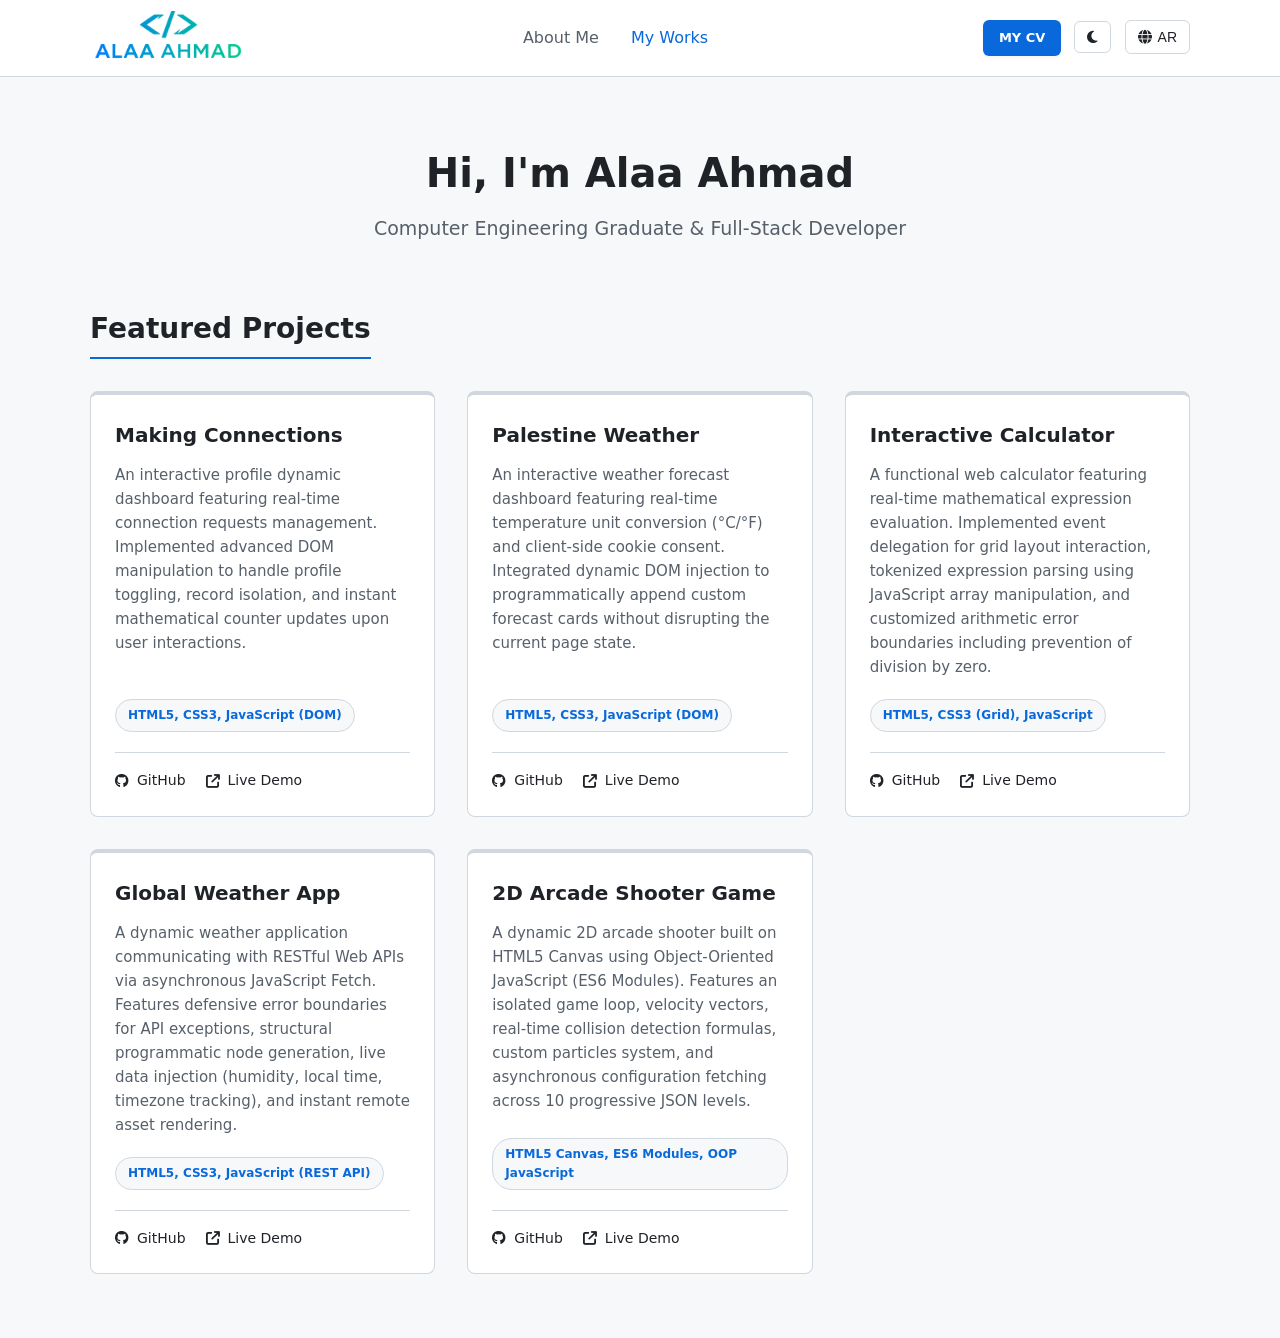
==== projects.html @ e085dbac "first commit" ====
<!doctype html>
<html lang="en" dir="ltr">
  <head>
    <meta charset="UTF-8" />
    <meta name="viewport" content="width=device-width, initial-scale=1.0" />
    <title>Alaa Ahmad | Projects</title>

    <meta
      name="description"
      content="Computer Engineering Graduate & Full-Stack Developer Portfolio - Alaa Ahmad"
    />
    <meta
      name="keywords"
      content="Alaa Ahmad, علاء أحمد, Full-Stack Developer, Computer Engineering, Portfolio, Birzeit University, Palestine"
    />
    <meta name="author" content="Alaa Ahmad" />

    <link rel="icon" type="image/png" href="images/AlaaAhmad_logo.png" />
    <link rel="stylesheet" href="./css/styles.css" />
    <link
      rel="stylesheet"
      href="https://cdnjs.cloudflare.com/ajax/libs/font-awesome/6.5.1/css/all.min.css"
    />
  </head>
  <body>
    <header class="header-div">
      <div class="nav-div container">
        <a href="index.html" class="logo-link">
          <img
            src="images/AlaaAhmad_logo.png"
            alt="Alaa Ahmad Logo"
            class="nav-logo-img"
          />
        </a>
        <nav class="nav-links" aria-label="Main Navigation">
          <div><a href="index.html" data-i18n="navAbout">About Me</a></div>
          <div>
            <a href="projects.html" class="active" data-i18n="navWorks"
              >My Works</a
            >
          </div>
        </nav>
        <div class="controls">
          <a
            href="Alaa_Ahmad_CV.pdf"
            download="Alaa_Ahmad_CV.pdf"
            class="btn-download-nav"
            data-i18n="downloadCV"
          >
            <i class="fa-solid fa-file-arrow-down"></i>
            <span>MY CV</span>
          </a>
          <button id="theme-toggle" aria-label="Toggle Theme">
            <i class="fa-solid fa-moon"></i>
          </button>
          <button id="lang-toggle" aria-label="Toggle Language">
            <i class="fa-solid fa-globe"></i>
            <span data-i18n="langText">EN/AR</span>
          </button>
        </div>
      </div>
    </header>

    <section class="hero container">
      <h1 data-i18n="heroTitle">Hi, I'm Alaa Ahmad</h1>
      <p data-i18n="heroSubtitle">
        Computer Engineering Graduate & Full-Stack Developer
      </p>
    </section>

    <main class="main-content container">
      <h2 class="section-title" data-i18n="sectionWorksTitle">
        Featured Projects
      </h2>
      <div class="projects-grid">
        <!-- Project 1 -->
        <article class="project-card">
          <div class="project-info">
            <h3 data-i18n="p1Title">Making Connections</h3>
            <p data-i18n="p1Desc">
              An interactive profile dynamic dashboard using JavaScript.
            </p>
            <span class="tags">HTML5, CSS3, JavaScript (DOM)</span>
            <div class="project-links">
              <a
                href="https://github.com/alaaMahmad/pootcamp_javaScript/tree/master/fourth_discussion/Making%20Connections"
                target="_blank"
                class="github-link"
              >
                <i class="fa-brands fa-github"></i> GitHub
              </a>
              <a
                href="https://alaaMahmad.github.io/pootcamp_javaScript/fourth_discussion/Making%20Connections/"
                target="_blank"
                class="demo-link"
              >
                <i class="fa-solid fa-arrow-up-right-from-square"></i>
                <span data-i18n="liveDemo">Live Demo</span>
              </a>
            </div>
          </div>
        </article>

        <!-- Project 2 -->
        <article class="project-card">
          <div class="project-info">
            <h3 data-i18n="p2Title">Palestine Weather</h3>
            <p data-i18n="p2Desc">
              A responsive weather forecast dashboard with live temperature
              conversion.
            </p>
            <span class="tags">HTML5, CSS3, JavaScript (DOM)</span>
            <div class="project-links">
              <a
                href="https://github.com/alaaMahmad/pootcamp_javaScript/tree/master/fourth_discussion/DojoWeather"
                target="_blank"
                class="github-link"
              >
                <i class="fa-brands fa-github"></i> GitHub
              </a>
              <a
                href="https://alaaMahmad.github.io/pootcamp_javaScript/fourth_discussion/DojoWeather/"
                target="_blank"
                class="demo-link"
              >
                <i class="fa-solid fa-arrow-up-right-from-square"></i>
                <span data-i18n="liveDemo">Live Demo</span>
              </a>
            </div>
          </div>
        </article>

        <!-- Project 3 -->
        <article class="project-card">
          <div class="project-info">
            <h3 data-i18n="p3Title">Interactive Calculator</h3>
            <p data-i18n="p3Desc">
              A functional grid-layout web calculator with evaluation error
              boundaries.
            </p>
            <span class="tags">HTML5, CSS3 (Grid), JavaScript</span>
            <div class="project-links">
              <a
                href="https://github.com/alaaMahmad/Grids-apps-projects/tree/master/calculator"
                target="_blank"
                class="github-link"
              >
                <i class="fa-brands fa-github"></i> GitHub
              </a>
              <a
                href="https://alaaMahmad.github.io/Grids-apps-projects/calculator/"
                target="_blank"
                class="demo-link"
              >
                <i class="fa-solid fa-arrow-up-right-from-square"></i>
                <span data-i18n="liveDemo">Live Demo</span>
              </a>
            </div>
          </div>
        </article>

        <!-- Project 4 -->
        <article class="project-card">
          <div class="project-info">
            <h3 data-i18n="p4Title">Global Weather App</h3>
            <p data-i18n="p4Desc">
              A dynamic weather app fetching remote data from REST APIs via
              Fetch.
            </p>
            <span class="tags">HTML5, CSS3, JavaScript (REST API)</span>
            <div class="project-links">
              <a
                href="https://github.com/alaaMahmad/Grids-apps-projects/tree/master/Weather%20App"
                target="_blank"
                class="github-link"
              >
                <i class="fa-brands fa-github"></i> GitHub
              </a>
              <a
                href="https://alaaMahmad.github.io/Grids-apps-projects/Weather%20App/"
                target="_blank"
                class="demo-link"
              >
                <i class="fa-solid fa-arrow-up-right-from-square"></i>
                <span data-i18n="liveDemo">Live Demo</span>
              </a>
            </div>
          </div>
        </article>

        <!-- Project 5 -->
        <article class="project-card">
          <div class="project-info">
            <h3 data-i18n="p5Title">2D Arcade Shooter Game</h3>
            <p data-i18n="p5Desc">
              An advanced 2D arcade shooter built on HTML5 Canvas using
              Object-Oriented JS modules.
            </p>
            <span class="tags">HTML5 Canvas, ES6 Modules, OOP JavaScript</span>
            <div class="project-links">
              <a
                href="https://github.com/alaaMahmad/Grids-apps-projects/tree/master/game_project"
                target="_blank"
                class="github-link"
              >
                <i class="fa-brands fa-github"></i> GitHub
              </a>
              <a
                href="https://alaaMahmad.github.io/Grids-apps-projects/game_project/"
                target="_blank"
                class="demo-link"
              >
                <i class="fa-solid fa-arrow-up-right-from-square"></i>
                <span data-i18n="liveDemo">Live Demo</span>
              </a>
            </div>
          </div>
        </article>
      </div>
    </main>

    <script src="js/main.js"></script>
  </body>
</html>
---- css/styles.css ----
/* 1. Global Reset & Theme Variables */
* {
    margin: 0px;
    padding: 0px;
    box-sizing: border-box;
}

:root {
    --bg-primary: #f6f8fa;
    --bg-surface: #ffffff;
    --text-primary: #1f2328;
    --text-secondary: #57606a;
    --accent: #0969da;
    --border-color: #d0d7de;
    --shadow-color: rgba(31, 35, 40, 0.04);
}

body.dark {
    --bg-primary: #0d1117;
    --bg-surface: #161b22;
    --text-primary: #e6edf3;
    --text-secondary: #7d8590;
    --accent: #2f81f7;
    --border-color: #30363d;
    --shadow-color: rgba(0, 0, 0, 0.5);
}

body {
    font-family: system-ui, -apple-system, BlinkMacSystemFont, 'Segoe UI', Roboto, sans-serif;
    line-height: 1.6;
    background-color: var(--bg-primary);
    color: var(--text-primary);
}

 /* 2. Structural Layout Styles */
.container {
    width: 90%;
    max-width: 1100px;
    margin: 0px auto;
}

 /* 3. Navigation Header */
.header-div {
    background-color: var(--bg-surface);
    border-bottom: 1px solid var(--border-color);
    padding: 6px 0px;
    position: sticky;
    top: 0px;
    z-index: 1000;
}

.nav-div {
    display: flex;
    justify-content: space-between;
    align-items: center;
    min-height: 64px;
}

.logo-link {
    display: inline-flex;
    align-items: center;
    text-decoration: none;
    height: 100%;
}

.nav-logo-img {
    height: 64px;
    width: auto;
    display: block;
    object-fit: contain;
    transition: transform 0.2s ease;
}

.logo-link:hover .nav-logo-img {
    transform: scale(1.03);
}

.nav-links {
    display: flex;
    gap: 32px;
}

.nav-links a {
    text-decoration: none;
    font-weight: 500;
    color: var(--text-secondary);
    transition: color 0.2s;
}

.nav-links a:hover, 
.nav-links a.active {
    color: var(--accent);
}

/* Controls & Buttons (Supports Arabic RTL layout seamlessly) */
.controls button {
    background: none;
    padding: 8px 12px;
    cursor: pointer;
    border-radius: 6px;
    font-size: 14px;
    border: 1px solid var(--border-color);
    color: var(--text-primary);
    margin-inline-start: 8px; /* Uses Logical Properties instead of margin-left */
    transition: background-color 0.2s, border-color 0.2s;
    display: inline-flex;
    align-items: center;
    gap: 6px;
}

.controls button:hover {
    background-color: var(--bg-primary);
}

.controls button i {
    font-size: 14px;
}

 /* 4. Hero Section */
.hero {
    padding: 64px 0px 32px 0px;
    text-align: center;
}

.hero h1 {
    font-size: 40px;
    margin-bottom: 8px;
}

.hero p {
    font-size: 19px;
    color: var(--text-secondary);
}

.section-title {
    margin: 32px 0px;
    font-size: 28px;
    display: inline-block;
    padding-bottom: 5px;
    border-bottom: 2px solid var(--accent);
}

 /* 5. Projects Grid & Cards */
/* 5. Projects Grid & Cards */
.projects-grid {
    display: grid;
    grid-template-columns: repeat(auto-fit, minmax(300px, 1fr));
    gap: 32px;
    margin-bottom: 64px;
}

.project-card {
    background-color: var(--bg-surface);
    border: 1px solid var(--border-color);
    border-top: 4px solid var(--border-color); 
    border-radius: 8px;
    overflow: hidden;
    transition: transform 0.2s, box-shadow 0.2s, border-top-color 0.2s;
    display: flex;
    flex-direction: column;
}

.project-card:hover {
    transform: translateY(-4px);
    border-top-color: var(--accent); 
    box-shadow: 0px 10px 15px -3px var(--shadow-color); 
}

.project-info {
    padding: 24px;
    display: flex;
    flex-direction: column;
    flex-grow: 1;
}

.project-info h3 {
    margin-bottom: 12px;
    font-size: 20px;
}

.project-info p {
    font-size: 15px;
    margin-bottom: 20px;
    color: var(--text-secondary);
    flex-grow: 1;
}

.tags {
    font-size: 12px;
    padding: 6px 12px;
    border-radius: 20px; 
    font-weight: bold;
    align-self: flex-start;
    background-color: var(--bg-primary);
    color: var(--accent);
    border: 1px solid var(--border-color);
}

.project-links {
    display: flex;
    gap: 20px; 
    margin-top: 20px;
    border-top: 1px solid var(--border-color); 
    padding-top: 16px;
}

.demo-link, .github-link {
    display: inline-flex;
    align-items: center;
    gap: 8px;
    color: var(--text-primary);
    text-decoration: none;
    font-size: 14px;
    font-weight: 500;
    transition: color 0.2s, opacity 0.2s;
}

.demo-link:hover {
    color: var(--accent);
    text-decoration: underline;
}

.github-link:hover {
    color: var(--accent);
}

 /* 6. About & Profile Section */
.about-container {
    padding-top: 32px;
    display: flex;
    flex-direction: column;
    gap: 48px;
    margin-bottom: 64px;
}

.profile-area {
    display: flex;
    align-items: center;
    gap: 24px;
    margin-bottom: 24px;
}

.profile-img {
    width: 100px;
    height: 100px;
    border-radius: 50%;
    object-fit: cover;
    border: 3px solid var(--accent);
    transition: border-color 0.3s ease;
}

.about-content p {
    font-size: 17px;
    margin-bottom: 24px;
}

.skills-container {
    display: flex;
    flex-wrap: wrap;
    gap: 8px;
    margin-top: 8px;
}

.skill-tag {
    padding: 6px 12px;
    border-radius: 20px;
    font-size: 14px;
    background-color: var(--bg-surface);
    border: 1px solid var(--border-color);
}

/* 7. Contact Section */
.contact-section {
    padding: 32px;
    border-radius: 8px;
    background-color: var(--bg-surface);
    border: 1px solid var(--border-color);
}

.contact-section h2 {
    margin-bottom: 8px;
}

.contact-prompt {
    color: var(--text-secondary);
}

.contact-list {
    margin-top: 16px;
}

.contact-item {
    margin-bottom: 12px;
    display: flex;
    align-items: center;
    gap: 10px;
}

.contact-item a {
    text-decoration: none;
    color: var(--accent);
}

.contact-icon {
    color: var(--accent);
}


.btn-download-nav {
    display: inline-flex;
    align-items: center;
    gap: 8px;
    background-color: var(--accent);
    color: #ffffff !important; 
    padding: 8px 16px;
    border-radius: 6px;
    text-decoration: none;
    font-weight: 600;
    font-size: 13px;
    transition: transform 0.2s ease, box-shadow 0.2s ease;
    box-shadow: 0px 2px 4px var(--shadow-color);
}

.btn-download-nav:hover {
    transform: translateY(-1px);
    box-shadow: 0px 4px 12px var(--shadow-color);
}
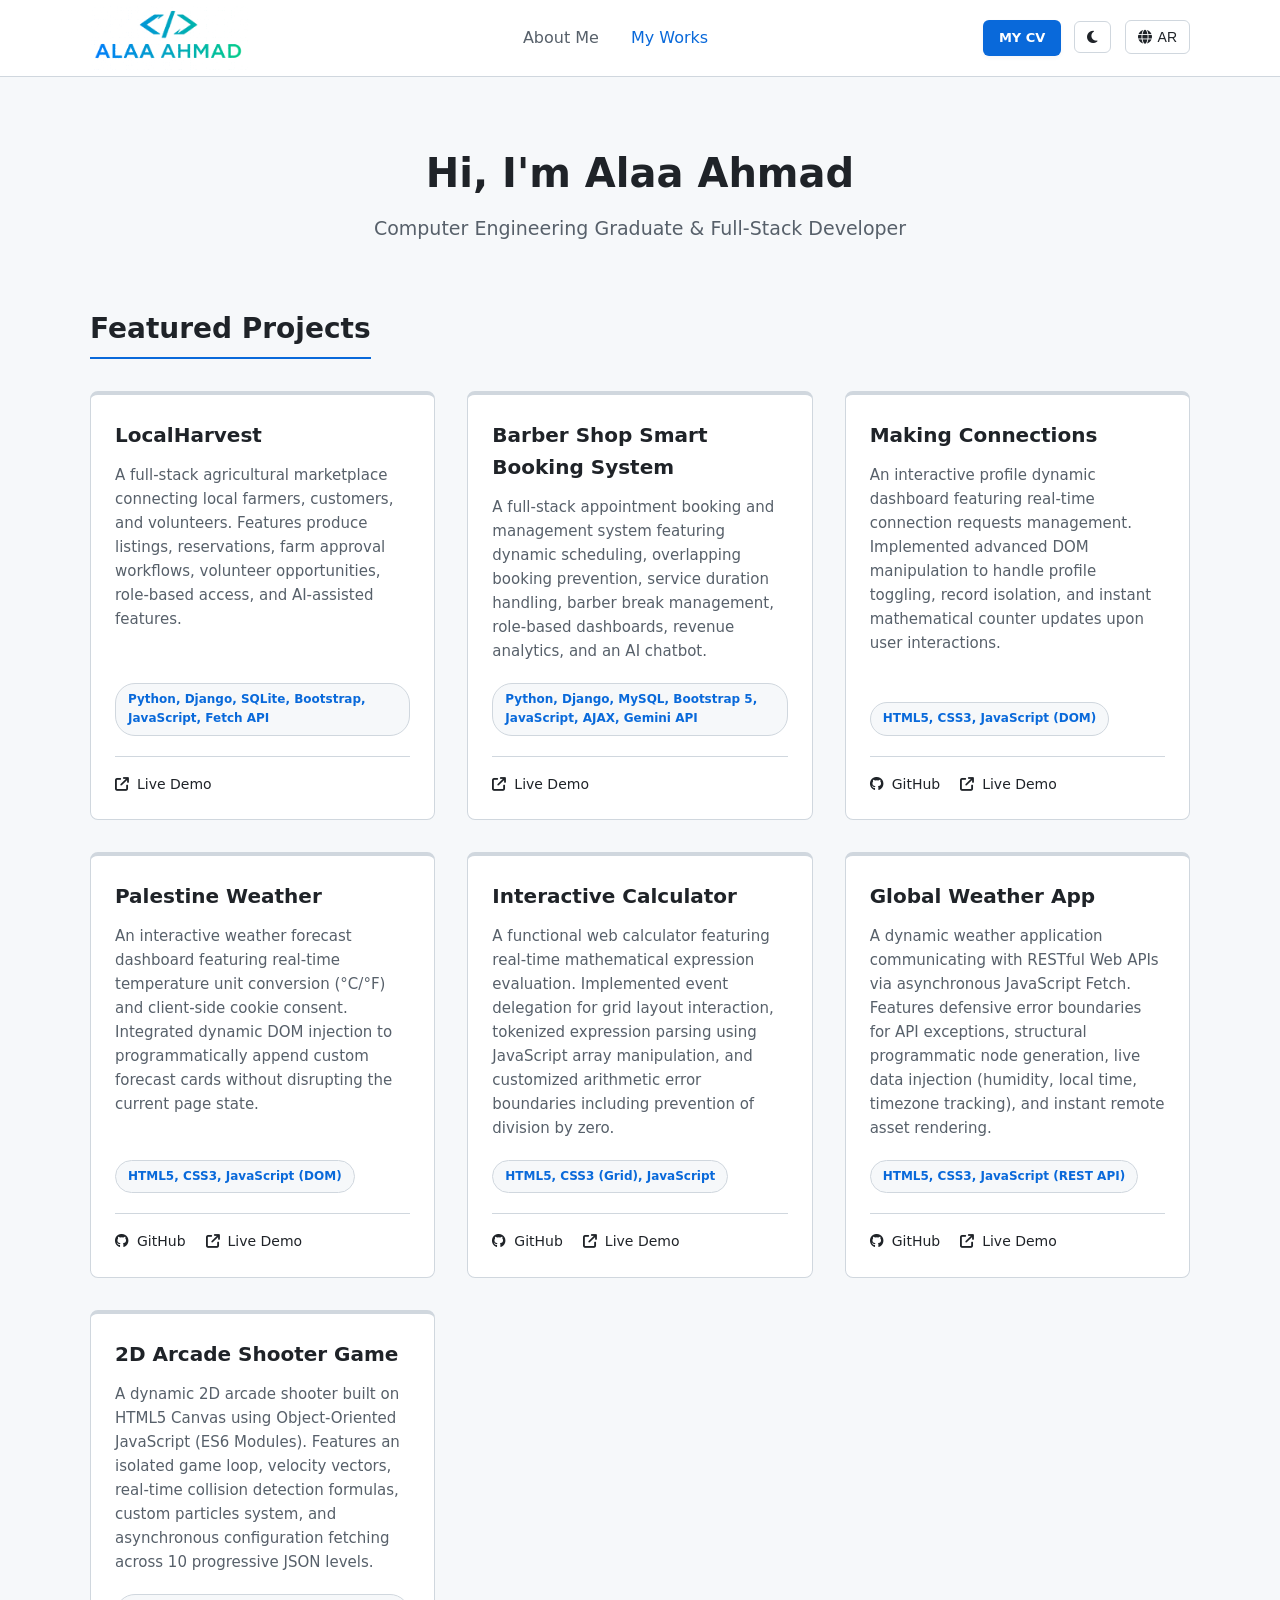
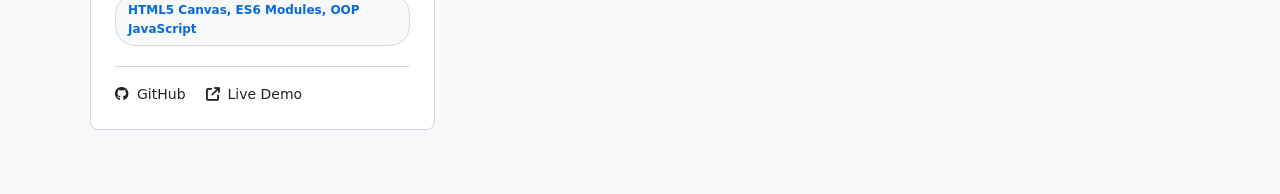
==== commit 0f3d2bca: "add two new projects" ====
--- a/projects.html
+++ b/projects.html
@@ -73,6 +73,55 @@
         Featured Projects
       </h2>
       <div class="projects-grid">
+        <!-- LocalHarvest Palestine -->
+        <article class="project-card">
+          <div class="project-info">
+            <h3 data-i18n="localHarvestTitle">LocalHarvest</h3>
+            <p data-i18n="localHarvestDesc">
+              A community marketplace connecting local farmers, households, and
+              agricultural volunteers.
+            </p>
+            <span class="tags"
+              >Python, Django, SQLite, Bootstrap, JavaScript, Fetch API</span
+            >
+            <div class="project-links">
+              <a
+                href="http://3.71.114.227/"
+                target="_blank"
+                rel="noopener noreferrer"
+                class="demo-link"
+                ><i class="fa-solid fa-arrow-up-right-from-square"></i
+                ><span data-i18n="liveDemo">Live Demo</span></a
+              >
+            </div>
+          </div>
+        </article>
+
+        <!-- Barber Shop Smart Booking System -->
+        <article class="project-card">
+          <div class="project-info">
+            <h3 data-i18n="barberTitle">Barber Shop Smart Booking System</h3>
+            <p data-i18n="barberDesc">
+              An AI-powered appointment booking and management system with
+              dynamic scheduling and role-based dashboards.
+            </p>
+            <span class="tags"
+              >Python, Django, MySQL, Bootstrap 5, JavaScript, AJAX, Gemini
+              API</span
+            >
+            <div class="project-links">
+              <a
+                href="http://18.195.241.176"
+                target="_blank"
+                rel="noopener noreferrer"
+                class="demo-link"
+                ><i class="fa-solid fa-arrow-up-right-from-square"></i
+                ><span data-i18n="liveDemo">Live Demo</span></a
+              >
+            </div>
+          </div>
+        </article>
+
         <!-- Project 1 -->
         <article class="project-card">
           <div class="project-info">
